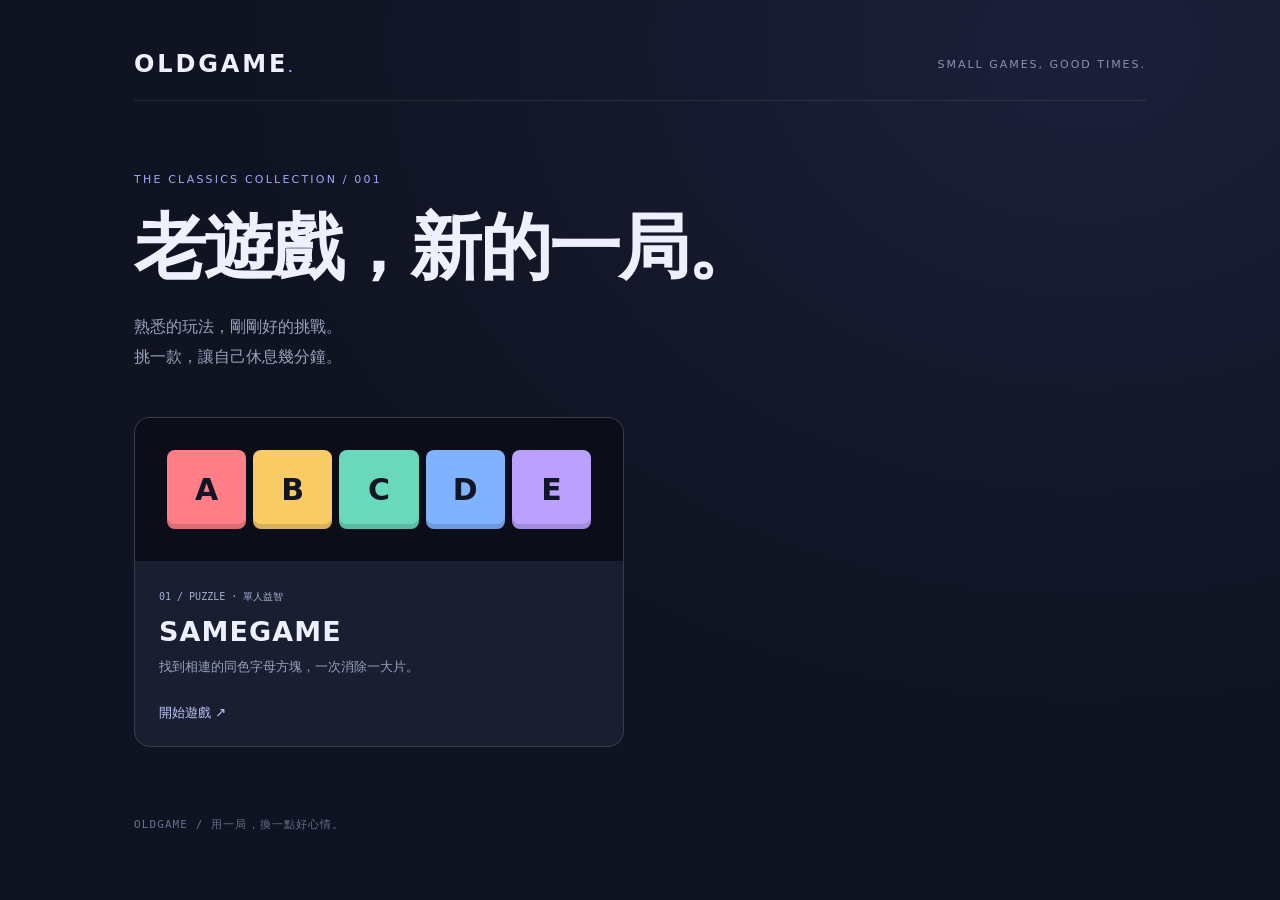
==== index.html @ 8af582e8 "Create OLDGAME collection with SAMEGAME letter puzzle" ====
<!doctype html>
<html lang="zh-Hant"><meta charset="utf-8"><meta name="viewport" content="width=device-width,initial-scale=1"><meta name="theme-color" content="#101321"><title>OLDGAME · 經典遊戲室</title>
<style>
*{box-sizing:border-box}body{margin:0;background:#101321;color:#eef0ff;font-family:system-ui,sans-serif;min-height:100svh;background-image:radial-gradient(ellipse at 85% 5%,#33376855,transparent 55%)}main{max-width:1060px;margin:auto;padding:50px 24px}header{display:flex;justify-content:space-between;align-items:center;border-bottom:1px solid #ffffff19;padding-bottom:22px}.logo{font-weight:900;letter-spacing:.12em;font-size:24px}header span{font-size:11px;letter-spacing:.18em;color:#8993b1}.eyebrow{color:#9eaaff;letter-spacing:.2em;font-size:11px;margin-top:72px}h1{font-size:clamp(38px,6vw,72px);letter-spacing:-.04em;margin:14px 0}p{color:#99a3bd;line-height:1.9}.games{display:grid;grid-template-columns:repeat(auto-fit,minmax(270px,1fr));gap:22px;margin-top:44px}.card{max-width:490px;color:inherit;text-decoration:none;border:1px solid #ffffff22;background:#191e31;border-radius:16px;overflow:hidden;transition:transform .2s,border-color .2s}.card:hover{transform:translateY(-5px);border-color:#9da8ff}.art{display:grid;grid-template-columns:repeat(5,1fr);gap:7px;padding:32px;background:#0b0e18}.art span{display:grid;place-items:center;aspect-ratio:1;border-radius:8px;font-weight:900;font-size:30px;box-shadow:inset 0 -5px #0002;color:#111627}.a{background:#ff7e87}.b{background:#f8cb65}.c{background:#69d8bb}.d{background:#7fb2ff}.e{background:#bca0ff}.info{padding:24px}.info small{font:10px monospace;color:#a4b0ce}.info h2{font-size:27px;letter-spacing:.04em;margin:12px 0 8px}.info p{font-size:13px;margin:0}.play{display:block;color:#c4ccff;margin-top:24px;font-size:13px}footer{margin-top:70px;color:#65708e;font:11px monospace;letter-spacing:.1em}a:focus-visible{outline:3px solid #c4ccff;outline-offset:5px}
</style><main><header><div class="logo">OLDGAME<span style="color:#a4afff">.</span></div><span>SMALL GAMES, GOOD TIMES.</span></header><div class="eyebrow">THE CLASSICS COLLECTION / 001</div><h1>老遊戲，新的一局。</h1><p>熟悉的玩法，剛剛好的挑戰。<br>挑一款，讓自己休息幾分鐘。</p><section class="games" aria-label="遊戲列表"><a class="card" href="SAMEGAME/"><div class="art" aria-hidden="true"><span class="a">A</span><span class="b">B</span><span class="c">C</span><span class="d">D</span><span class="e">E</span></div><div class="info"><small>01 / PUZZLE · 單人益智</small><h2>SAMEGAME</h2><p>找到相連的同色字母方塊，一次消除一大片。</p><span class="play">開始遊戲 ↗</span></div></a></section><footer>OLDGAME / 用一局，換一點好心情。</footer></main></html>
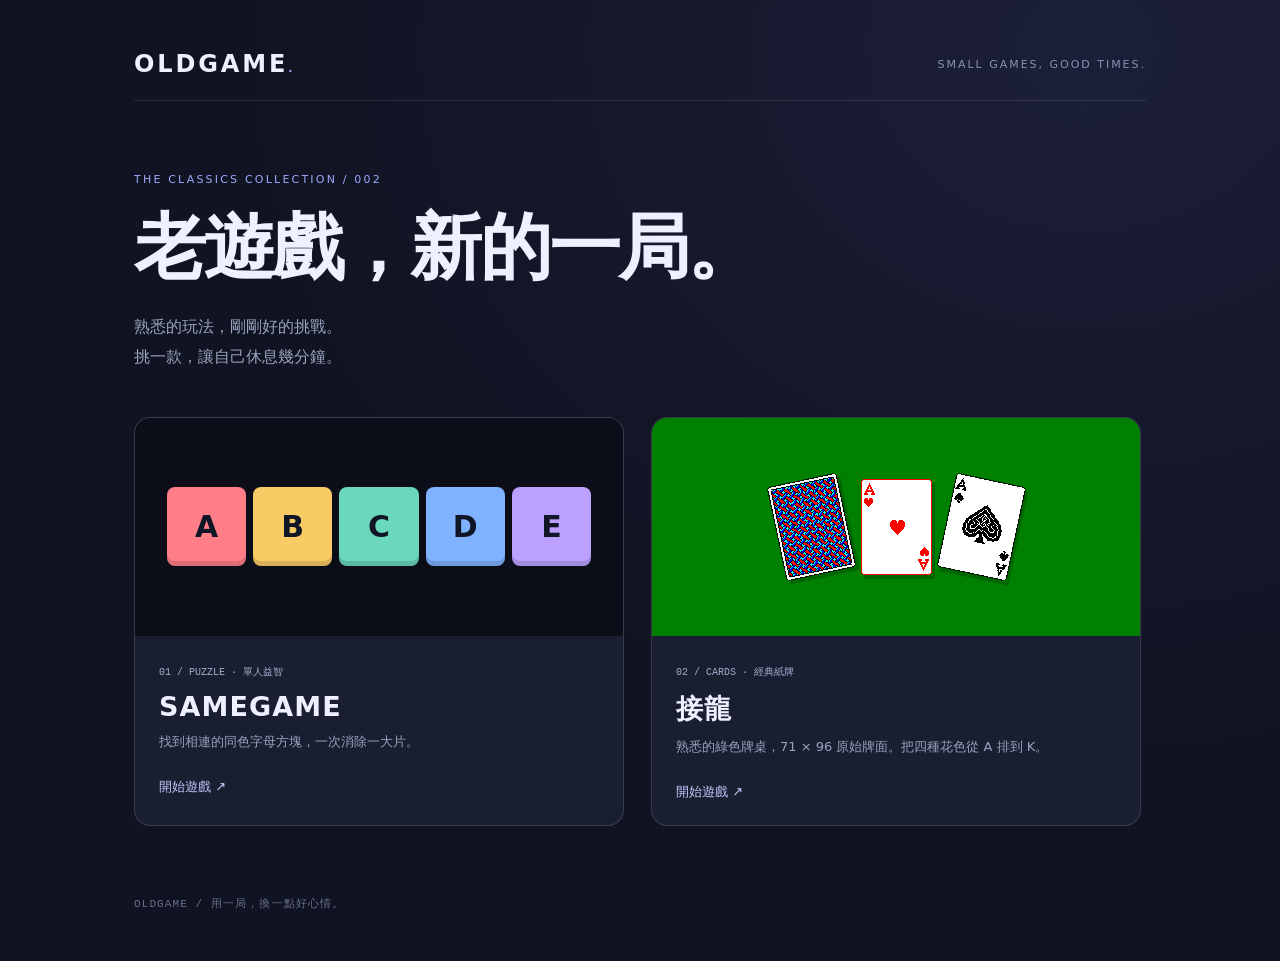
==== commit 097d1b7d: "Add classic Windows-style Solitaire with supplied card artwork" ====
--- a/index.html
+++ b/index.html
@@ -1,5 +1,6 @@
 <!doctype html>
 <html lang="zh-Hant"><meta charset="utf-8"><meta name="viewport" content="width=device-width,initial-scale=1"><meta name="theme-color" content="#101321"><title>OLDGAME · 經典遊戲室</title>
 <style>
-*{box-sizing:border-box}body{margin:0;background:#101321;color:#eef0ff;font-family:system-ui,sans-serif;min-height:100svh;background-image:radial-gradient(ellipse at 85% 5%,#33376855,transparent 55%)}main{max-width:1060px;margin:auto;padding:50px 24px}header{display:flex;justify-content:space-between;align-items:center;border-bottom:1px solid #ffffff19;padding-bottom:22px}.logo{font-weight:900;letter-spacing:.12em;font-size:24px}header span{font-size:11px;letter-spacing:.18em;color:#8993b1}.eyebrow{color:#9eaaff;letter-spacing:.2em;font-size:11px;margin-top:72px}h1{font-size:clamp(38px,6vw,72px);letter-spacing:-.04em;margin:14px 0}p{color:#99a3bd;line-height:1.9}.games{display:grid;grid-template-columns:repeat(auto-fit,minmax(270px,1fr));gap:22px;margin-top:44px}.card{max-width:490px;color:inherit;text-decoration:none;border:1px solid #ffffff22;background:#191e31;border-radius:16px;overflow:hidden;transition:transform .2s,border-color .2s}.card:hover{transform:translateY(-5px);border-color:#9da8ff}.art{display:grid;grid-template-columns:repeat(5,1fr);gap:7px;padding:32px;background:#0b0e18}.art span{display:grid;place-items:center;aspect-ratio:1;border-radius:8px;font-weight:900;font-size:30px;box-shadow:inset 0 -5px #0002;color:#111627}.a{background:#ff7e87}.b{background:#f8cb65}.c{background:#69d8bb}.d{background:#7fb2ff}.e{background:#bca0ff}.info{padding:24px}.info small{font:10px monospace;color:#a4b0ce}.info h2{font-size:27px;letter-spacing:.04em;margin:12px 0 8px}.info p{font-size:13px;margin:0}.play{display:block;color:#c4ccff;margin-top:24px;font-size:13px}footer{margin-top:70px;color:#65708e;font:11px monospace;letter-spacing:.1em}a:focus-visible{outline:3px solid #c4ccff;outline-offset:5px}
-</style><main><header><div class="logo">OLDGAME<span style="color:#a4afff">.</span></div><span>SMALL GAMES, GOOD TIMES.</span></header><div class="eyebrow">THE CLASSICS COLLECTION / 001</div><h1>老遊戲，新的一局。</h1><p>熟悉的玩法，剛剛好的挑戰。<br>挑一款，讓自己休息幾分鐘。</p><section class="games" aria-label="遊戲列表"><a class="card" href="SAMEGAME/"><div class="art" aria-hidden="true"><span class="a">A</span><span class="b">B</span><span class="c">C</span><span class="d">D</span><span class="e">E</span></div><div class="info"><small>01 / PUZZLE · 單人益智</small><h2>SAMEGAME</h2><p>找到相連的同色字母方塊，一次消除一大片。</p><span class="play">開始遊戲 ↗</span></div></a></section><footer>OLDGAME / 用一局，換一點好心情。</footer></main></html>
+*{box-sizing:border-box}body{margin:0;background:#101321;color:#eef0ff;font-family:system-ui,sans-serif;min-height:100svh;background-image:radial-gradient(ellipse at 85% 5%,#33376855,transparent 55%)}main{max-width:1060px;margin:auto;padding:50px 24px}header{display:flex;justify-content:space-between;align-items:center;border-bottom:1px solid #ffffff19;padding-bottom:22px}.logo{font-weight:900;letter-spacing:.12em;font-size:24px}header span{font-size:11px;letter-spacing:.18em;color:#8993b1}.eyebrow{color:#9eaaff;letter-spacing:.2em;font-size:11px;margin-top:72px}h1{font-size:clamp(38px,6vw,72px);letter-spacing:-.04em;margin:14px 0}p{color:#99a3bd;line-height:1.9}.games{display:grid;grid-template-columns:repeat(auto-fit,minmax(270px,1fr));gap:22px;margin-top:44px}.card{max-width:490px;color:inherit;text-decoration:none;border:1px solid #ffffff22;background:#191e31;border-radius:16px;overflow:hidden;transition:transform .2s,border-color .2s}.card:hover{transform:translateY(-5px);border-color:#9da8ff}.art{min-height:218px;align-content:center;display:grid;grid-template-columns:repeat(5,1fr);gap:7px;padding:32px;background:#0b0e18}.art span{display:grid;place-items:center;aspect-ratio:1;border-radius:8px;font-weight:900;font-size:30px;box-shadow:inset 0 -5px #0002;color:#111627}.a{background:#ff7e87}.b{background:#f8cb65}.c{background:#69d8bb}.d{background:#7fb2ff}.e{background:#bca0ff}.info{padding:24px}.info small{font:10px monospace;color:#a4b0ce}.info h2{font-size:27px;letter-spacing:.04em;margin:12px 0 8px}.info p{font-size:13px;margin:0}.play{display:block;color:#c4ccff;margin-top:24px;font-size:13px}footer{margin-top:70px;color:#65708e;font:11px monospace;letter-spacing:.1em}a:focus-visible{outline:3px solid #c4ccff;outline-offset:5px}
+.sol-art{height:218px;display:flex;align-items:center;justify-content:center;gap:14px;background:#008000}.sol-art img{width:71px;height:96px;image-rendering:pixelated;box-shadow:3px 4px #0003}.sol-art img:first-child{transform:rotate(-12deg)}.sol-art img:last-child{transform:rotate(12deg)}
+</style><main><header><div class="logo">OLDGAME<span style="color:#a4afff">.</span></div><span>SMALL GAMES, GOOD TIMES.</span></header><div class="eyebrow">THE CLASSICS COLLECTION / 002</div><h1>老遊戲，新的一局。</h1><p>熟悉的玩法，剛剛好的挑戰。<br>挑一款，讓自己休息幾分鐘。</p><section class="games" aria-label="遊戲列表"><a class="card" href="SAMEGAME/"><div class="art" aria-hidden="true"><span class="a">A</span><span class="b">B</span><span class="c">C</span><span class="d">D</span><span class="e">E</span></div><div class="info"><small>01 / PUZZLE · 單人益智</small><h2>SAMEGAME</h2><p>找到相連的同色字母方塊，一次消除一大片。</p><span class="play">開始遊戲 ↗</span></div></a><a class="card" href="SOL/"><div class="sol-art" aria-hidden="true"><img src="SOL/assets/SOL_CARDPIC/Card_Bitmap_54.png" alt=""><img src="SOL/assets/SOL_CARDPIC/Card_Bitmap_27.png" alt=""><img src="SOL/assets/SOL_CARDPIC/Card_Bitmap_40.png" alt=""></div><div class="info"><small>02 / CARDS · 經典紙牌</small><h2>接龍</h2><p>熟悉的綠色牌桌，71 × 96 原始牌面。把四種花色從 A 排到 K。</p><span class="play">開始遊戲 ↗</span></div></a></section><footer>OLDGAME / 用一局，換一點好心情。</footer></main></html>
